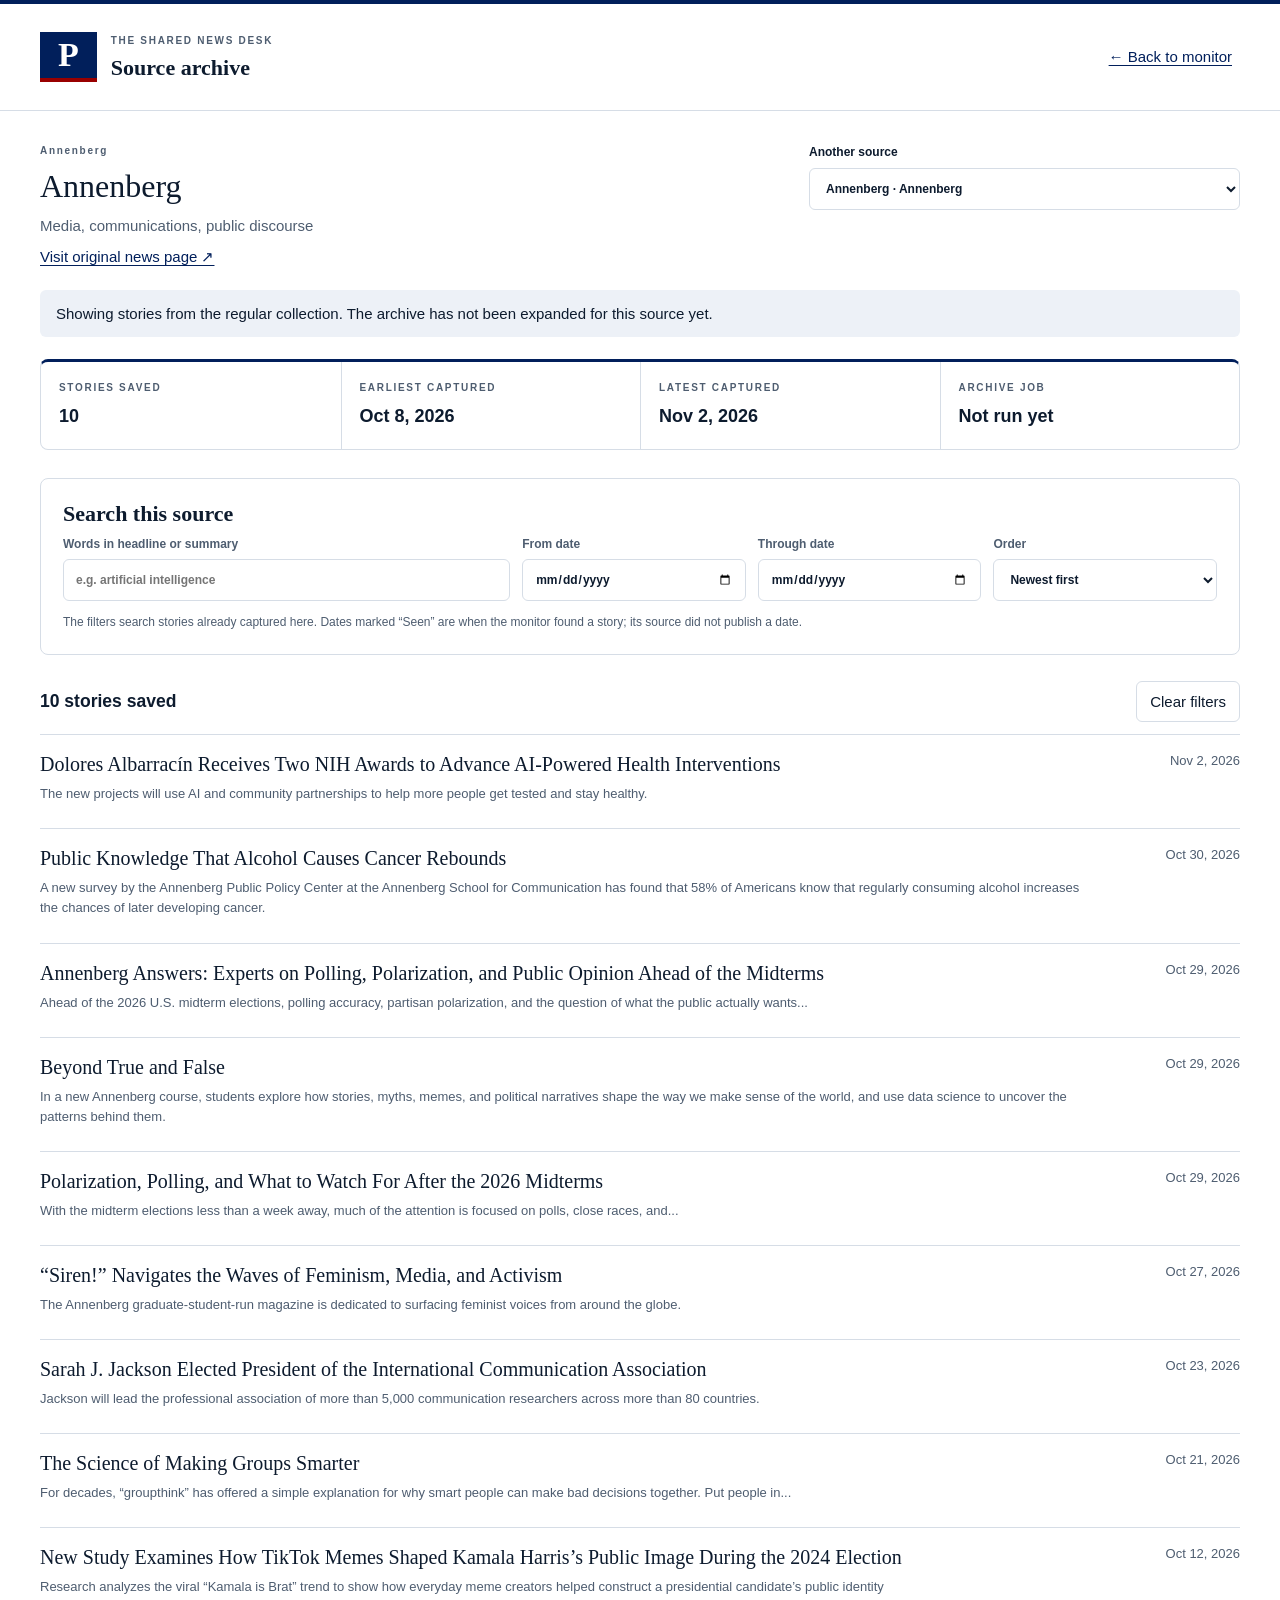
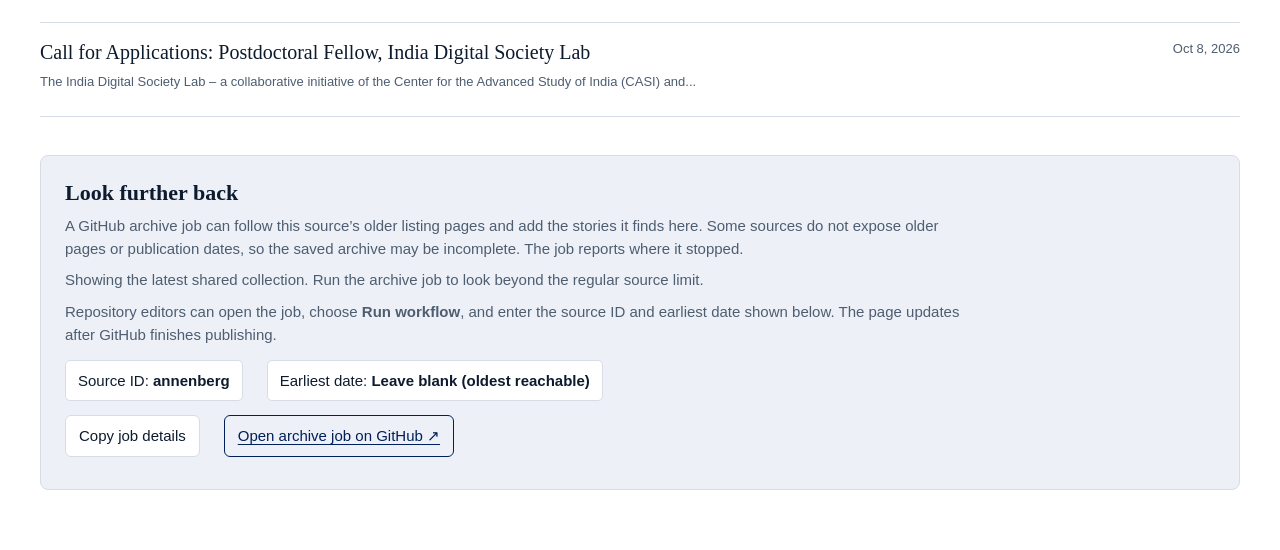
==== public/archive.html @ ba625c01 "Add per-source archive pages and bounded archive workflow" ====
<!doctype html>
<html lang="en">
<head><meta charset="utf-8"><meta name="viewport" content="width=device-width, initial-scale=1"><title>Source archive · Penn News Monitor</title><link rel="stylesheet" href="styles.css"><link rel="stylesheet" href="archive.css"></head>
<body>
<header><div class="brand"><span class="mark">P</span><div><p class="eyebrow">THE SHARED NEWS DESK</p><h1>Source archive</h1></div></div><nav><a href="index.html">← Back to monitor</a></nav></header>
<main class="archive-page">
  <div class="archive-top"><div><p class="eyebrow" id="unit">SOURCE</p><h2 id="sourceTitle">Loading source…</h2><p id="sourceDescription"></p><a id="sourceLink" target="_blank" rel="noopener noreferrer" hidden>Visit original news page ↗</a></div><label for="sourcePicker">Another source<select id="sourcePicker" disabled></select></label></div>
  <p class="archive-message" id="status" role="status" aria-live="polite">Loading the latest collection…</p>
  <section class="archive-coverage" aria-label="Archive coverage"><div><p class="eyebrow">STORIES SAVED</p><strong id="total">—</strong></div><div><p class="eyebrow">EARLIEST CAPTURED</p><strong id="oldest">—</strong></div><div><p class="eyebrow">LATEST CAPTURED</p><strong id="newest">—</strong></div><div><p class="eyebrow">ARCHIVE JOB</p><strong id="scan">Not run yet</strong></div></section>
  <section class="archive-filters" aria-labelledby="filterTitle"><h3 id="filterTitle">Search this source</h3><div class="archive-controls"><label class="wide">Words in headline or summary<input id="query" type="search" placeholder="e.g. artificial intelligence"></label><label>From date<input id="from" type="date"></label><label>Through date<input id="to" type="date"></label><label>Order<select id="order"><option value="newest">Newest first</option><option value="oldest">Oldest first</option></select></label></div><p class="archive-hint">The filters search stories already captured here. Dates marked “Seen” are when the monitor found a story; its source did not publish a date.</p></section>
  <div class="archive-results-head"><h3 id="resultCount">Stories</h3><button id="clearFilters">Clear filters</button></div><div id="articles" class="archive-articles"></div><button id="more" hidden>Show more stories</button>
  <section class="archive-more" aria-labelledby="expandTitle"><h3 id="expandTitle">Look further back</h3><p>A GitHub archive job can follow this source’s older listing pages and add the stories it finds here. Some sources do not expose older pages or publication dates, so the saved archive may be incomplete. The job reports where it stopped.</p><p id="archiveDetails"></p><p>Repository editors can open the job, choose <strong>Run workflow</strong>, and enter the source ID and earliest date shown below. The page updates after GitHub finishes publishing.</p><div class="archive-job-fields"><span>Source ID: <strong id="jobId"></strong></span><span>Earliest date: <strong id="jobFrom"></strong></span></div><div class="archive-job-actions"><button id="copyJob">Copy job details</button><a id="jobLink" href="https://github.com/BigChief-at-illuminathidotorg/Penn-News-Scraper/actions/workflows/archive.yml" target="_blank" rel="noopener noreferrer">Open archive job on GitHub ↗</a></div><p id="jobStatus" role="status" aria-live="polite"></p></section>
</main><script src="archive.js"></script>
</body></html>
---- public/styles.css ----
.weeknav{display:flex;gap:6px}.weeknav button{white-space:nowrap}.weeknav button:disabled{cursor:not-allowed}@media(max-width:800px){.weeknav{width:100%}.weeknav button{flex:1}}
:root{--bg:#fff;--paper:#fff;--ink:#0d1b2e;--muted:#4e5d70;--line:#d6dde6;--blue:#011f5b;--brand:#011f5b;--brand-hover:#0b3480;--soft:#edf1f7;--warn:#8a5300;--warnbg:#fff3c4;--red:#990000;--focus:#2f6fde;--serif:Georgia,'Times New Roman',serif;--sans:'Helvetica Neue',Helvetica,Arial,sans-serif}*{box-sizing:border-box}body{margin:0;background:var(--bg);color:var(--ink);font:15px/1.55 var(--sans);border-top:4px solid var(--brand)}body.dark{--bg:#101a24;--paper:#182634;--ink:#e8eff4;--muted:#aebdca;--line:#344657;--blue:#b1d3ee;--brand:#24508f;--brand-hover:#2e61a8;--soft:#21384b;--warn:#ffd29a;--warnbg:#382d22;--red:#ffaaa4;--focus:#86b4ff}header{max-width:1440px;margin:auto;padding:28px 40px;display:flex;align-items:center;justify-content:space-between;border-bottom:1px solid var(--line);gap:20px}.brand{display:flex;align-items:center;gap:14px}.mark{background:var(--brand);color:#fff;font:700 34px var(--serif);padding:4px 18px;border-bottom:4px solid #990000}.eyebrow{font-size:10px;letter-spacing:.17em;font-weight:700;margin:0 0 7px;color:var(--muted)}h1{font:700 22px/1.2 var(--serif);margin:0}h2{font:400 32px/1.25 var(--serif);margin:5px 0 12px}h3,p{margin:0 0 8px}nav{display:flex;align-items:center;gap:8px}button,a,input,select{font:inherit}button{cursor:pointer;border:1px solid var(--line);border-radius:6px;background:var(--paper);color:var(--ink);padding:8px 13px}button:hover{background:var(--soft)}button:disabled{opacity:.65;cursor:wait}button:focus-visible,a:focus-visible,input:focus-visible,select:focus-visible{outline:3px solid var(--focus);outline-offset:3px}a{color:var(--blue);text-underline-offset:3px}nav a{padding:8px}main{max-width:1440px;margin:auto;padding:0 40px}.intro{padding:38px 0 28px;display:flex;align-items:center;justify-content:space-between;gap:24px}.intro p{color:var(--muted)}.primary{background:var(--brand);color:#fff;border-color:var(--brand);font-weight:600;padding:12px 20px}.primary:hover{background:var(--brand-hover)}.health{display:grid;grid-template-columns:1.4fr 1fr .75fr;background:var(--paper);border:1px solid var(--line);border-top:3px solid var(--blue);border-radius:8px}.health>div{padding:22px;min-width:0}.health>div+div{border-left:1px solid var(--line)}.health h3{font-size:19px}.health p:not(.eyebrow){font-size:13px;color:var(--muted)}.health button{font-size:12px;margin-top:4px}.health a{font-size:12px}.notice{padding:12px 18px;background:var(--soft);color:var(--ink);border-left:4px solid var(--warn);border-radius:0 6px 6px 0;margin-top:16px}.workspace{margin-top:28px}.filterbar{display:flex;gap:14px;align-items:end;flex-wrap:wrap}.filterbar label{font-size:11px;font-weight:700;color:var(--muted);display:flex;flex-direction:column;gap:6px}.search{flex:1;min-width:250px}input[type=search],input[type=date],select{height:42px;border:1px solid var(--line);border-radius:6px;background:var(--paper);color:var(--ink);padding:8px 12px;min-width:140px}.viewbar{display:flex;justify-content:space-between;align-items:center;font-size:12px;color:var(--muted);padding:20px 0;gap:15px}.viewbar>div{display:flex;align-items:center;gap:18px}.viewbar button{font-size:12px}.desk{display:grid;grid-template-columns:235px 1fr;border-top:1px solid var(--line);padding:24px 0;gap:30px}.desk h3{font:700 17px/1.4 var(--serif)}.desk .meta{color:var(--muted);font-size:12px}.badge{display:inline-block;border-radius:4px;background:var(--soft);font-size:10px;padding:3px 7px;margin:7px 0;font-weight:700}.badge.warn{background:var(--warnbg);color:var(--warn)}.story{display:grid;grid-template-columns:1fr 90px;gap:18px;padding:0 0 19px;margin-bottom:17px;border-bottom:1px solid var(--line)}.story:last-child{border:0;margin:0;padding-bottom:0}.story a{font:400 19px/1.45 var(--serif);color:var(--ink);text-decoration:none}.story a:hover{text-decoration:underline}.story p{color:var(--muted);font-size:13px;margin-top:8px;max-width:850px}.story time{text-align:right;color:var(--muted);font-size:12px}.empty{padding:26px;color:var(--muted);background:var(--paper);border:1px dashed var(--line);border-radius:8px}.compact .story p{display:none}.compact .story{padding-bottom:9px;margin-bottom:9px}.compact .story a{font:400 15px/1.5 var(--sans)}.warning{color:var(--warn);font-size:12px;overflow-wrap:anywhere}.deskdetails{margin-top:8px}footer{display:flex;justify-content:space-between;gap:20px;color:var(--muted);border-top:1px solid var(--line);padding:26px 0;font-size:11px}dialog{background:var(--paper);color:var(--ink);border:1px solid var(--line);border-radius:10px;width:min(1000px,95vw);max-height:85vh;padding:28px}dialog::backdrop{background:#0b182a99}.dialoghead{display:flex;justify-content:space-between;align-items:start;gap:16px}dialog p{color:var(--muted)}.source{padding:18px 0;border-top:1px solid var(--line)}.source a{overflow-wrap:anywhere}.source small{color:var(--muted)}[hidden]{display:none!important}@media(max-width:800px){header,main{padding-left:18px;padding-right:18px}header{align-items:start;flex-direction:column}.intro{align-items:start;flex-direction:column}h2{font-size:27px}.health{grid-template-columns:1fr}.health>div+div{border-left:0;border-top:1px solid var(--line)}.desk{grid-template-columns:1fr;gap:15px}.viewbar,footer{align-items:start;flex-direction:column}.viewbar>div{flex-wrap:wrap}.story{grid-template-columns:1fr 65px}.story a{font-size:17px}}
/* ── 3.2: index, school headings, story selection, floating bar, export ── */
html{scroll-behavior:smooth}
.sr{position:absolute;width:1px;height:1px;overflow:hidden;clip:rect(0 0 0 0);white-space:nowrap}
.workspace{display:grid;grid-template-columns:232px minmax(0,1fr);gap:40px;align-items:start}
.content{min-width:0}
.index{position:sticky;top:18px;max-height:calc(100vh - 36px);overflow-y:auto;padding:4px 8px 24px 0;font-size:13px;overscroll-behavior:contain;scrollbar-width:thin}
.index ol{list-style:none;margin:0;padding:0}
.index-school{margin:0 0 12px}
.index a,.index .off{display:flex;justify-content:space-between;gap:10px;padding:3px 8px;border-radius:5px;color:var(--ink);text-decoration:none;line-height:1.35}
.index-school>a,.index-school>.off{font-weight:700;margin-bottom:2px}
.index-sites a,.index-sites .off{padding-left:18px;color:var(--muted)}
.index a:hover{background:var(--soft);color:var(--ink)}
.index .off{opacity:.45;cursor:default}
.index .n{color:var(--muted);font-weight:400;font-variant-numeric:tabular-nums}
.index-sites a.active{color:var(--ink);font-weight:700;background:var(--soft);box-shadow:inset 3px 0 0 var(--blue)}
.index-school.active>a{color:var(--blue)}
.school{scroll-margin-top:16px}
.school+.school{margin-top:34px}
.school-name{font:700 24px/1.3 var(--serif);margin:0;padding:14px 0 10px;border-top:3px solid var(--blue)}
.desk{scroll-margin-top:16px}
.story{grid-template-columns:22px minmax(0,1fr) 90px;gap:14px}
.pick{padding-top:6px;cursor:pointer}
.pick input{width:17px;height:17px;margin:0;accent-color:var(--blue);cursor:pointer}
.story.picked>div>a{color:var(--blue)}
.compact .pick{padding-top:3px}
.dock{position:fixed;right:24px;bottom:24px;z-index:20;display:flex;align-items:center;gap:2px;padding:5px;background:var(--paper);border:1px solid var(--line);border-radius:999px;box-shadow:0 10px 30px rgba(11,24,42,.16);opacity:0;transform:translateY(14px);pointer-events:none;transition:opacity .28s ease,transform .28s ease}
body.deep .dock{opacity:1;transform:none;pointer-events:auto}
.dock .icon{width:38px;height:38px;padding:0;display:grid;place-items:center;border:0;border-radius:50%;background:transparent;color:var(--ink)}
.dock .icon:hover{background:var(--soft)}
.dock .icon:disabled{opacity:.3;cursor:default;background:transparent}
.dock-week{min-width:96px;padding:0 4px;text-align:center;font-size:13px;font-weight:600;white-space:nowrap;font-variant-numeric:tabular-nums}
.dock-sep{width:1px;height:22px;margin:0 6px;background:var(--line)}
.dock-export{margin-right:4px;padding:8px 14px;border-radius:999px;border-color:var(--brand);background:var(--brand);color:#fff;font-size:13px;font-weight:600}
.dock-export:hover{background:var(--brand-hover)}
#exportDialog{width:min(820px,95vw)}
.export-preview{margin:16px 0;padding:22px 26px;max-height:46vh;overflow:auto;background:#fff;border:1px solid var(--line);border-radius:8px}
.export-preview a{color:#1a0dab}
.export-actions{display:flex;flex-wrap:wrap;gap:8px}
.export-actions button:disabled{cursor:default}
.export-status{margin:12px 0 0;min-height:1.4em;font-size:13px}
@media(max-width:1100px){.workspace{display:block}.index{display:none}}
@media(max-width:800px){.story{grid-template-columns:22px minmax(0,1fr) 65px}.dock{right:50%;transform:translate(50%,14px)}body.deep .dock{transform:translate(50%,0)}.dock-week{min-width:80px}}
@media(prefers-reduced-motion:reduce){html{scroll-behavior:auto}.dock{transition:none}}
/* ── 3.4: source editor, passcode ── */
.dialogactions{display:flex;gap:8px;align-items:center}
.dialogactions .primary{padding:8px 14px}
.source-head{display:flex;justify-content:space-between;align-items:center;gap:12px}
.source-edit{white-space:nowrap;font-size:12px}.source-search-label{display:block;font-size:12px;font-weight:700;margin-top:16px}.source-search-label+input{width:100%;margin:5px 0 15px}
.source-actions{display:flex;gap:6px}
.source-actions button{font-size:12px;padding:5px 11px}
button.danger,button.danger:hover{background:#990000;border-color:#990000;color:#fff}
.edit-state{padding:10px 14px;background:var(--soft);border-left:4px solid var(--warn);border-radius:0 6px 6px 0;color:var(--ink)!important}
.form-status{min-height:1.4em;font-size:13px;margin:10px 0}
#sourceForm{width:min(860px,95vw)}
#passDialog{width:min(460px,95vw)}
.form-grid{display:grid;grid-template-columns:repeat(3,minmax(0,1fr));gap:14px 16px;margin:20px 0 4px}
.form-grid label,.passfield{display:flex;flex-direction:column;gap:6px;font-size:12px;font-weight:700;color:var(--muted)}
.form-grid .wide{grid-column:1/-1}
.hint{font-weight:400}
.form-grid input,.form-grid textarea,.passfield input{min-width:0;height:42px;border:1px solid var(--line);border-radius:6px;background:var(--paper);color:var(--ink);padding:8px 12px;font:400 14px/1.4 var(--sans)}
.form-grid textarea{height:auto;min-height:64px;resize:vertical}
.passfield{margin-top:14px}
.check{display:flex;align-items:center;gap:8px;font-size:13px;margin:12px 0 0}
@media(max-width:800px){.form-grid{grid-template-columns:1fr}.dialoghead{flex-wrap:wrap}.dialogactions{flex-wrap:wrap}}
.desk .archive-title{color:var(--ink);text-decoration:none}.desk .archive-title:hover{text-decoration:underline}
.index-source{display:flex;align-items:stretch}.index-sites .archive-index-link{flex:1;min-width:0;padding-left:18px;overflow-wrap:anywhere}.index-sites .archive-index-link.no-match{opacity:.62}.index-sites .index-jump{flex:none;align-items:center;padding:3px 7px;color:var(--muted);font-size:11px}.index-sites .index-jump.active{background:var(--soft);box-shadow:inset 3px 0 0 var(--blue)}
---- public/archive.css ----
.archive-page{padding-top:32px;padding-bottom:60px}.archive-top{display:flex;justify-content:space-between;align-items:start;gap:24px}.archive-top h2{margin:0 0 8px}.archive-top p:not(.eyebrow){color:var(--muted)}.archive-top label{display:grid;gap:6px;min-width:230px;font-size:12px;font-weight:700}.archive-top select{width:100%}.archive-message{margin:22px 0;padding:12px 16px;background:var(--soft);border-radius:6px}.archive-coverage{display:grid;grid-template-columns:repeat(4,minmax(0,1fr));border:1px solid var(--line);border-top:3px solid var(--blue);border-radius:8px}.archive-coverage>div{padding:18px;min-width:0}.archive-coverage>div+div{border-left:1px solid var(--line)}.archive-coverage strong{font-size:18px}.archive-filters{margin-top:28px;padding:22px;border:1px solid var(--line);border-radius:8px}.archive-filters h3,.archive-more h3{font:700 22px var(--serif)}.archive-controls{display:grid;grid-template-columns:minmax(220px,2fr) repeat(3,minmax(145px,1fr));gap:12px}.archive-controls label{font-size:12px;font-weight:700;color:var(--muted)}.archive-controls input,.archive-controls select{display:block;width:100%;margin-top:6px}.archive-hint{font-size:12px;color:var(--muted);margin:12px 0 0}.archive-results-head{display:flex;align-items:center;justify-content:space-between;margin:26px 0 12px}.archive-results-head h3{margin:0}.archive-articles{border-top:1px solid var(--line)}.archive-item{display:grid;grid-template-columns:minmax(0,1fr) 140px;gap:16px;padding:16px 0;border-bottom:1px solid var(--line)}.archive-item a{font:20px/1.35 var(--serif);color:var(--ink);text-decoration:none}.archive-item a:hover{text-decoration:underline}.archive-item p{color:var(--muted);font-size:13px;margin-top:6px}.archive-item time{text-align:right;font-size:13px;color:var(--muted)}#more{margin-top:16px}.archive-more{margin-top:38px;padding:24px;border:1px solid var(--line);border-radius:8px;background:var(--soft)}.archive-more p{max-width:900px;color:var(--muted)}.archive-job-fields,.archive-job-actions{display:flex;flex-wrap:wrap;gap:12px 24px;align-items:center;margin-top:14px}.archive-job-fields span{padding:8px 12px;border:1px solid var(--line);border-radius:5px;background:var(--paper)}.archive-job-actions a{padding:8px 13px;border:1px solid var(--blue);border-radius:6px}.archive-empty{padding:28px;color:var(--muted)}@media(max-width:900px){.archive-controls{grid-template-columns:repeat(2,minmax(0,1fr))}.archive-controls .wide{grid-column:1/-1}.archive-coverage{grid-template-columns:repeat(2,1fr)}.archive-coverage>div:nth-child(3){border-left:0;border-top:1px solid var(--line)}.archive-coverage>div:nth-child(4){border-top:1px solid var(--line)}}@media(max-width:600px){.archive-top{display:block}.archive-top label{margin-top:18px}.archive-controls{grid-template-columns:1fr}.archive-controls .wide{grid-column:auto}.archive-item{grid-template-columns:1fr}.archive-item time{text-align:left}}
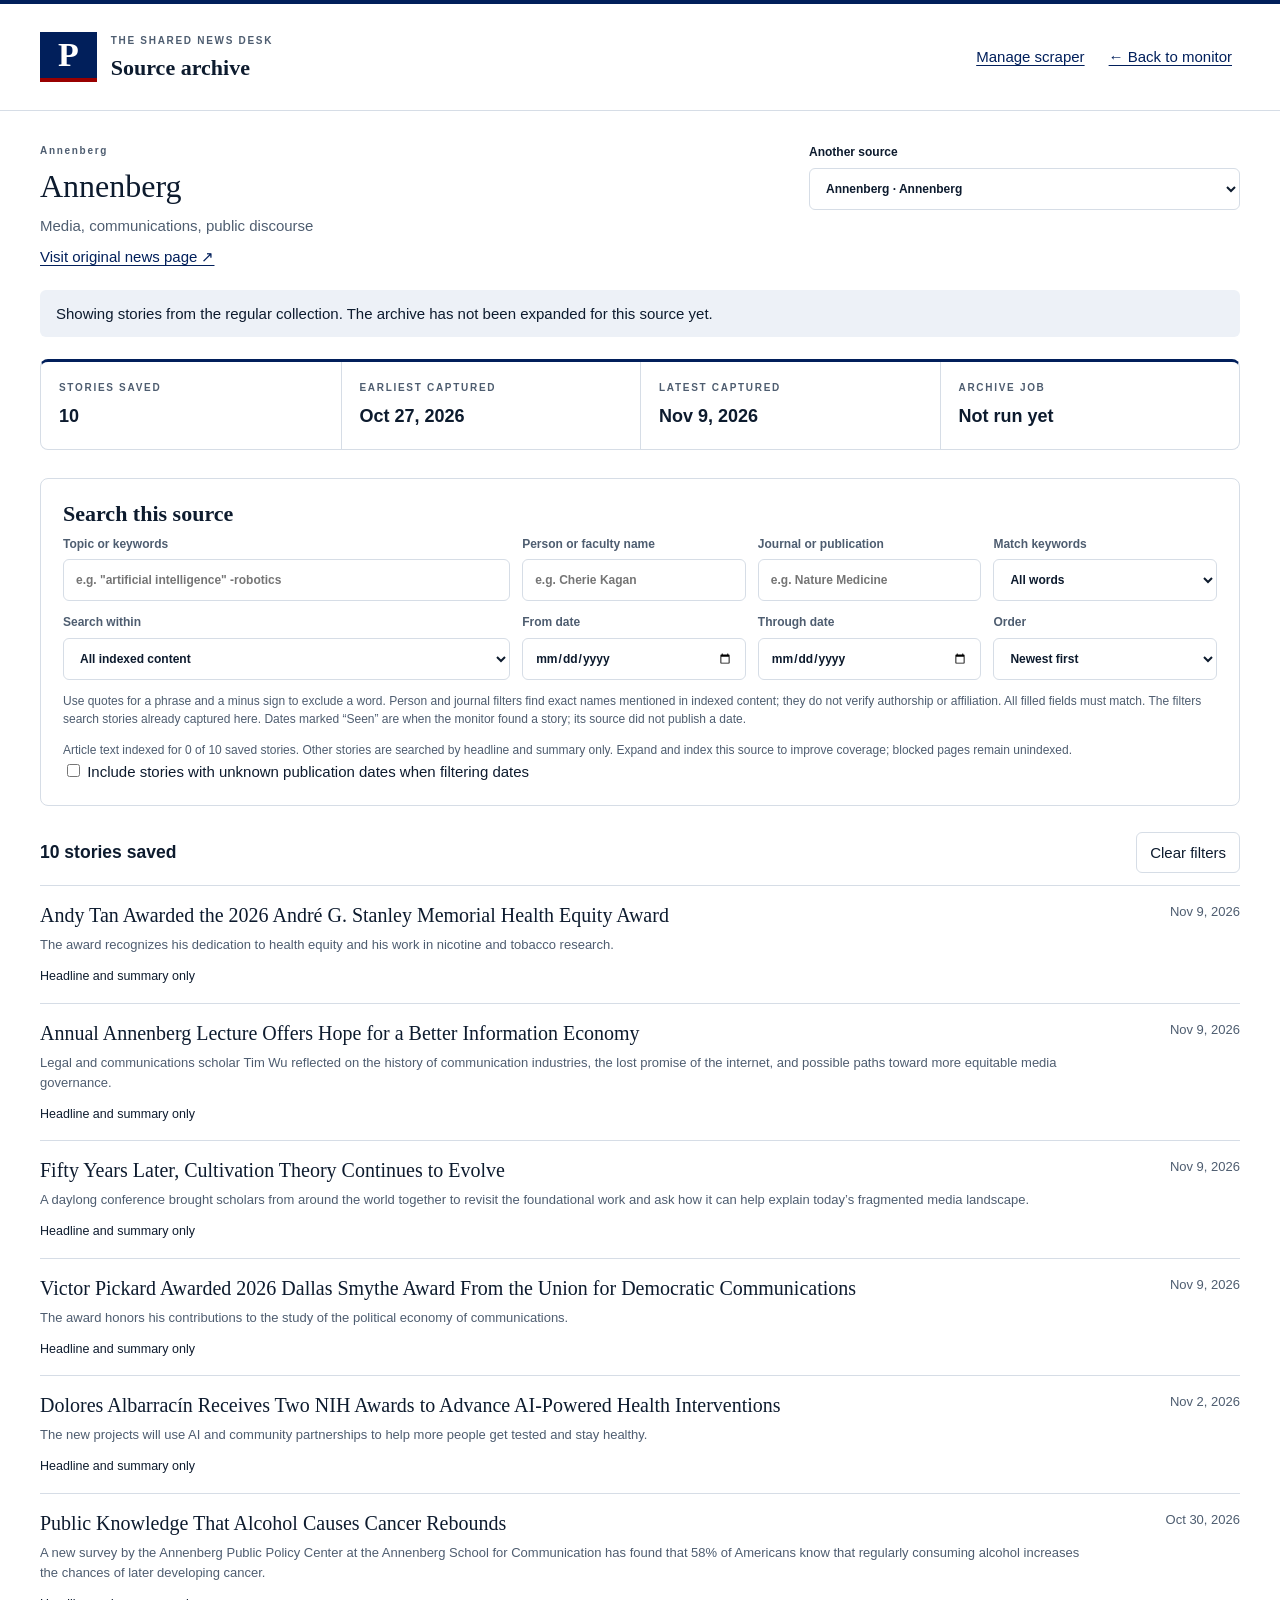
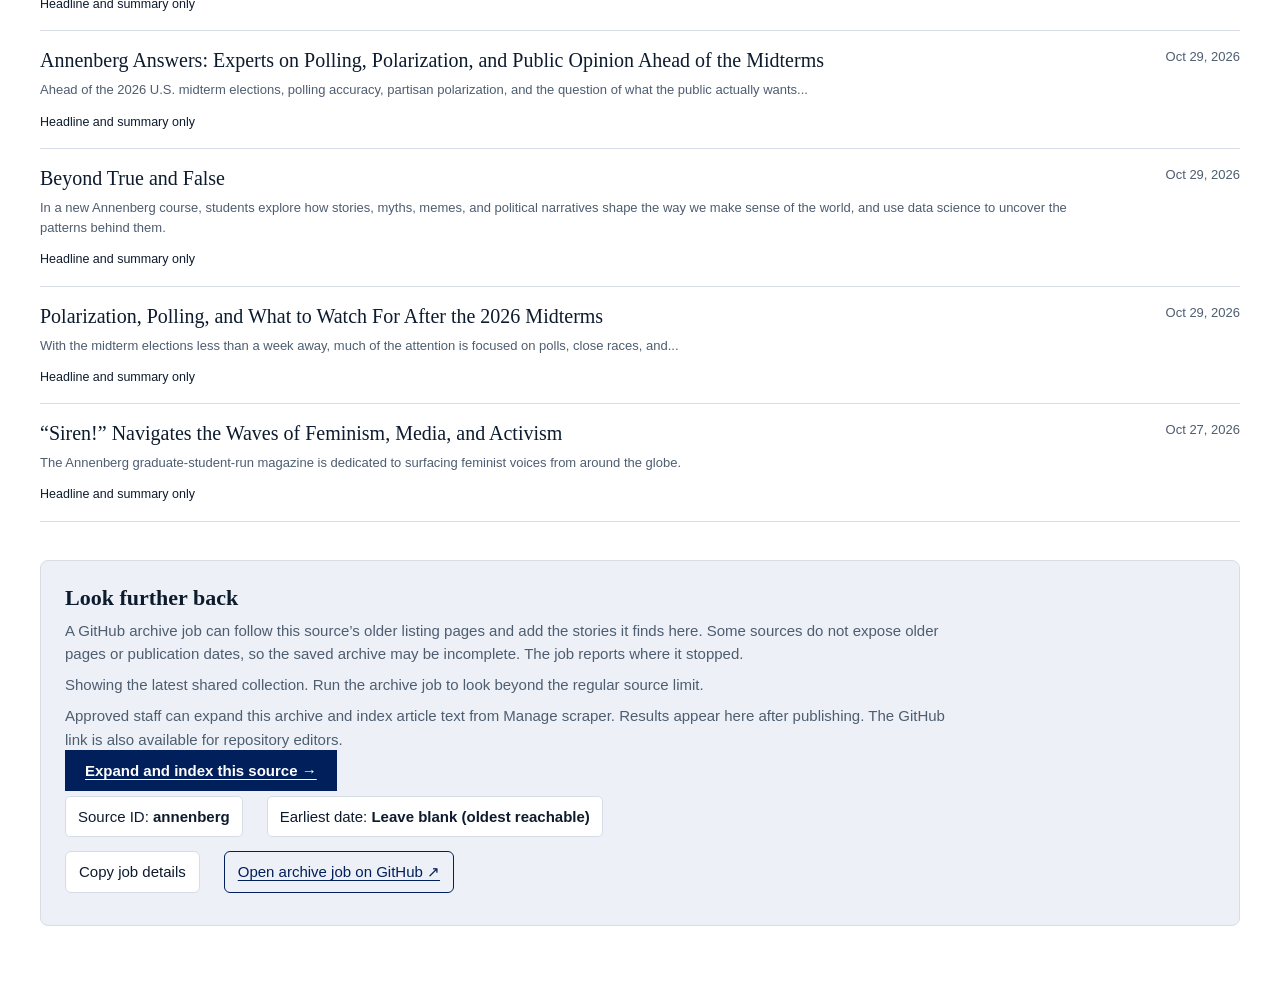
==== commit 63374311: "Add approved staff dashboard and article-text archive search" ====
--- a/public/archive.html
+++ b/public/archive.html
@@ -2,13 +2,14 @@
 <html lang="en">
 <head><meta charset="utf-8"><meta name="viewport" content="width=device-width, initial-scale=1"><title>Source archive · Penn News Monitor</title><link rel="stylesheet" href="styles.css"><link rel="stylesheet" href="archive.css"></head>
 <body>
-<header><div class="brand"><span class="mark">P</span><div><p class="eyebrow">THE SHARED NEWS DESK</p><h1>Source archive</h1></div></div><nav><a href="index.html">← Back to monitor</a></nav></header>
+<header><div class="brand"><span class="mark">P</span><div><p class="eyebrow">THE SHARED NEWS DESK</p><h1>Source archive</h1></div></div><nav><a href="manage.html">Manage scraper</a> <a href="index.html">← Back to monitor</a></nav></header>
 <main class="archive-page">
   <div class="archive-top"><div><p class="eyebrow" id="unit">SOURCE</p><h2 id="sourceTitle">Loading source…</h2><p id="sourceDescription"></p><a id="sourceLink" target="_blank" rel="noopener noreferrer" hidden>Visit original news page ↗</a></div><label for="sourcePicker">Another source<select id="sourcePicker" disabled></select></label></div>
   <p class="archive-message" id="status" role="status" aria-live="polite">Loading the latest collection…</p>
   <section class="archive-coverage" aria-label="Archive coverage"><div><p class="eyebrow">STORIES SAVED</p><strong id="total">—</strong></div><div><p class="eyebrow">EARLIEST CAPTURED</p><strong id="oldest">—</strong></div><div><p class="eyebrow">LATEST CAPTURED</p><strong id="newest">—</strong></div><div><p class="eyebrow">ARCHIVE JOB</p><strong id="scan">Not run yet</strong></div></section>
-  <section class="archive-filters" aria-labelledby="filterTitle"><h3 id="filterTitle">Search this source</h3><div class="archive-controls"><label class="wide">Words in headline or summary<input id="query" type="search" placeholder="e.g. artificial intelligence"></label><label>From date<input id="from" type="date"></label><label>Through date<input id="to" type="date"></label><label>Order<select id="order"><option value="newest">Newest first</option><option value="oldest">Oldest first</option></select></label></div><p class="archive-hint">The filters search stories already captured here. Dates marked “Seen” are when the monitor found a story; its source did not publish a date.</p></section>
+  <section class="archive-filters" aria-labelledby="filterTitle"><h3 id="filterTitle">Search this source</h3><div class="archive-controls"><label class="wide">Topic or keywords<input id="query" type="search" placeholder='e.g. "artificial intelligence" -robotics'></label><label>Person or faculty name<input id="person" type="search" placeholder="e.g. Cherie Kagan"></label><label>Journal or publication<input id="journal" type="search" placeholder="e.g. Nature Medicine"></label><label>Match keywords<select id="mode"><option value="all">All words</option><option value="any">Any word</option></select></label><label>Search within<select id="scope"><option value="full">All indexed content</option><option value="headline">Headlines and summaries</option></select></label><label>From date<input id="from" type="date"></label><label>Through date<input id="to" type="date"></label><label>Order<select id="order"><option value="newest">Newest first</option><option value="oldest">Oldest first</option></select></label></div><p class="archive-hint">Use quotes for a phrase and a minus sign to exclude a word. Person and journal filters find exact names mentioned in indexed content; they do not verify authorship or affiliation. All filled fields must match. The filters search stories already captured here. Dates marked “Seen” are when the monitor found a story; its source did not publish a date.</p><p id="indexCoverage" class="archive-hint"></p><label><input id="undated" type="checkbox"> Include stories with unknown publication dates when filtering dates</label></section>
   <div class="archive-results-head"><h3 id="resultCount">Stories</h3><button id="clearFilters">Clear filters</button></div><div id="articles" class="archive-articles"></div><button id="more" hidden>Show more stories</button>
-  <section class="archive-more" aria-labelledby="expandTitle"><h3 id="expandTitle">Look further back</h3><p>A GitHub archive job can follow this source’s older listing pages and add the stories it finds here. Some sources do not expose older pages or publication dates, so the saved archive may be incomplete. The job reports where it stopped.</p><p id="archiveDetails"></p><p>Repository editors can open the job, choose <strong>Run workflow</strong>, and enter the source ID and earliest date shown below. The page updates after GitHub finishes publishing.</p><div class="archive-job-fields"><span>Source ID: <strong id="jobId"></strong></span><span>Earliest date: <strong id="jobFrom"></strong></span></div><div class="archive-job-actions"><button id="copyJob">Copy job details</button><a id="jobLink" href="https://github.com/BigChief-at-illuminathidotorg/Penn-News-Scraper/actions/workflows/archive.yml" target="_blank" rel="noopener noreferrer">Open archive job on GitHub ↗</a></div><p id="jobStatus" role="status" aria-live="polite"></p></section>
-</main><script src="archive.js"></script>
+  <section class="archive-more" aria-labelledby="expandTitle"><h3 id="expandTitle">Look further back</h3><p>A GitHub archive job can follow this source’s older listing pages and add the stories it finds here. Some sources do not expose older pages or publication dates, so the saved archive may be incomplete. The job reports where it stopped.</p><p id="archiveDetails"></p><p>Approved staff can expand this archive and index article text from Manage scraper. Results appear here after publishing. The GitHub link is also available for repository editors.</p><p><a id="manageArchive" class="primary button" href="manage.html">Expand and index this source →</a></p><div class="archive-job-fields"><span>Source ID: <strong id="jobId"></strong></span><span>Earliest date: <strong id="jobFrom"></strong></span></div><div class="archive-job-actions"><button id="copyJob">Copy job details</button><a id="jobLink" href="https://github.com/BigChief-at-illuminathidotorg/Penn-News-Scraper/actions/workflows/archive.yml" target="_blank" rel="noopener noreferrer">Open archive job on GitHub ↗</a></div><p id="jobStatus" role="status" aria-live="polite"></p></section>
+</main><script src="archive-search.js"></script><script src="archive.js"></script>
 </body></html>
+
